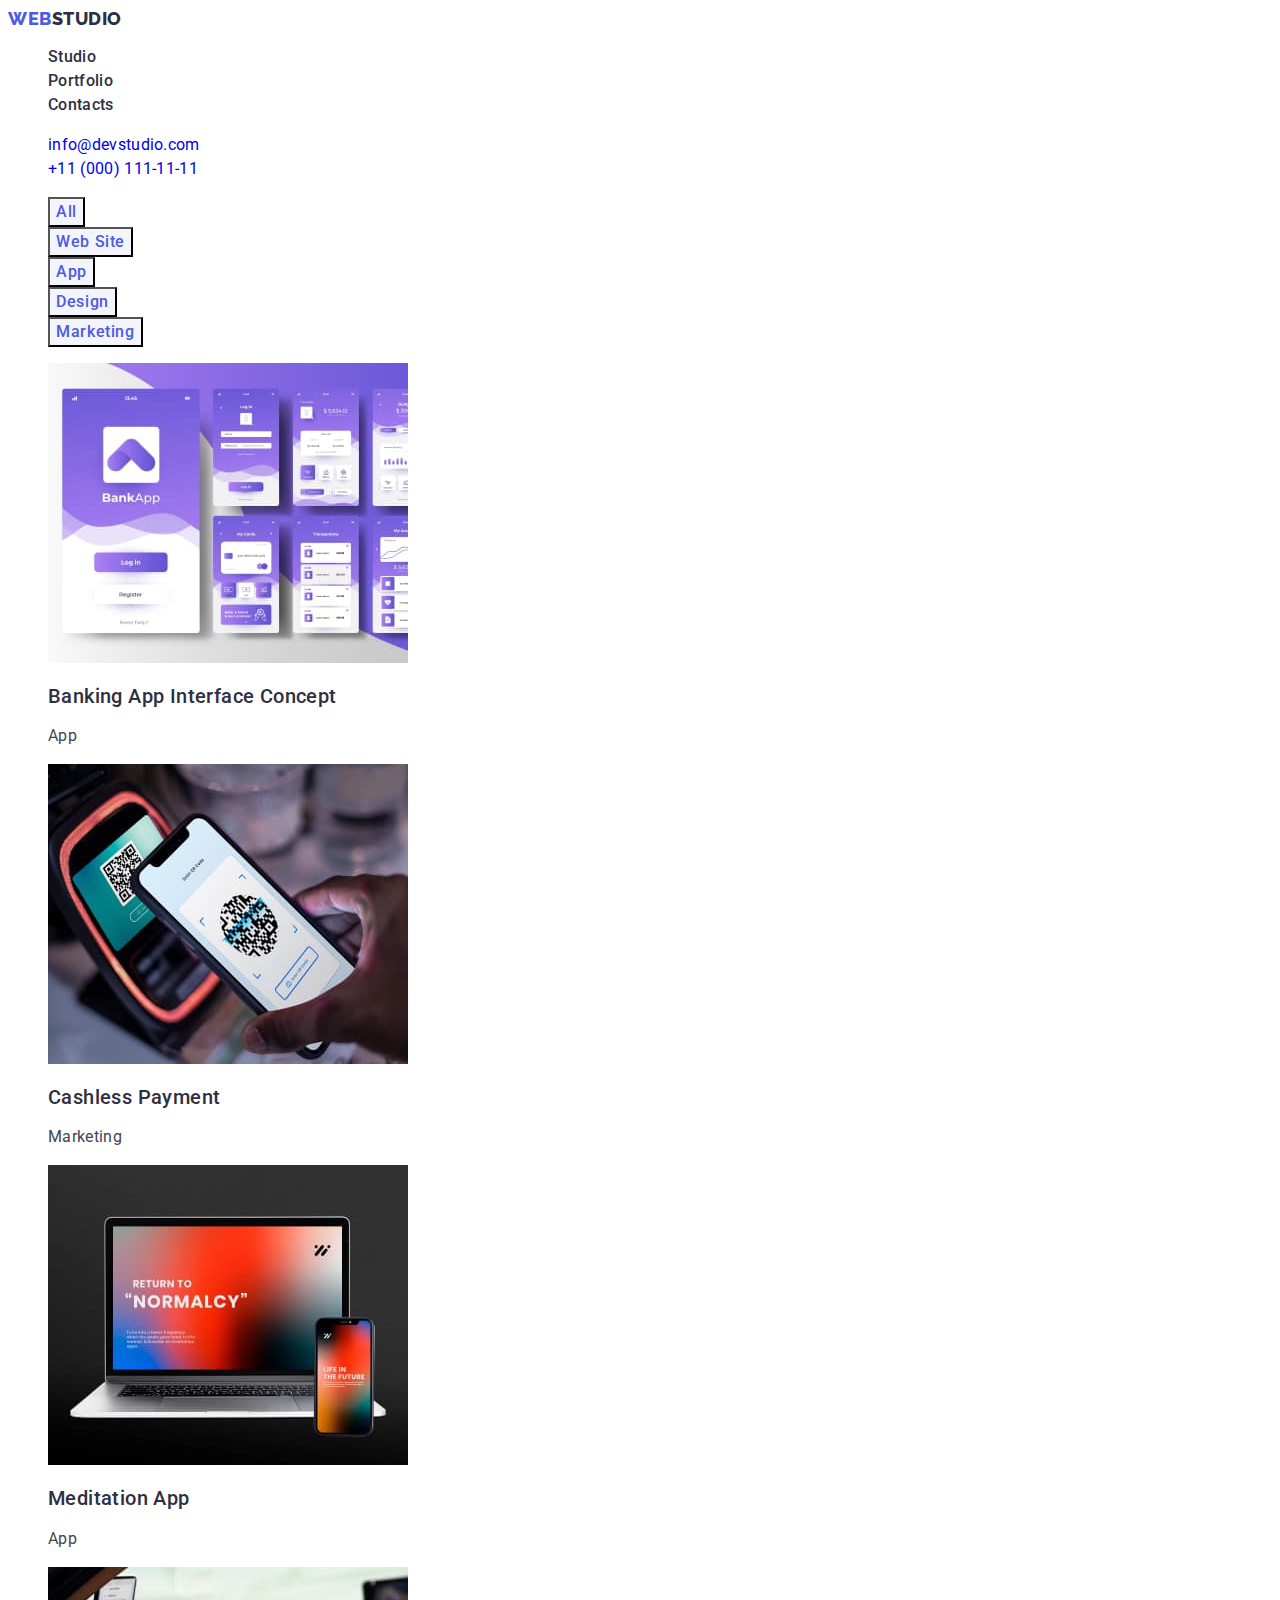
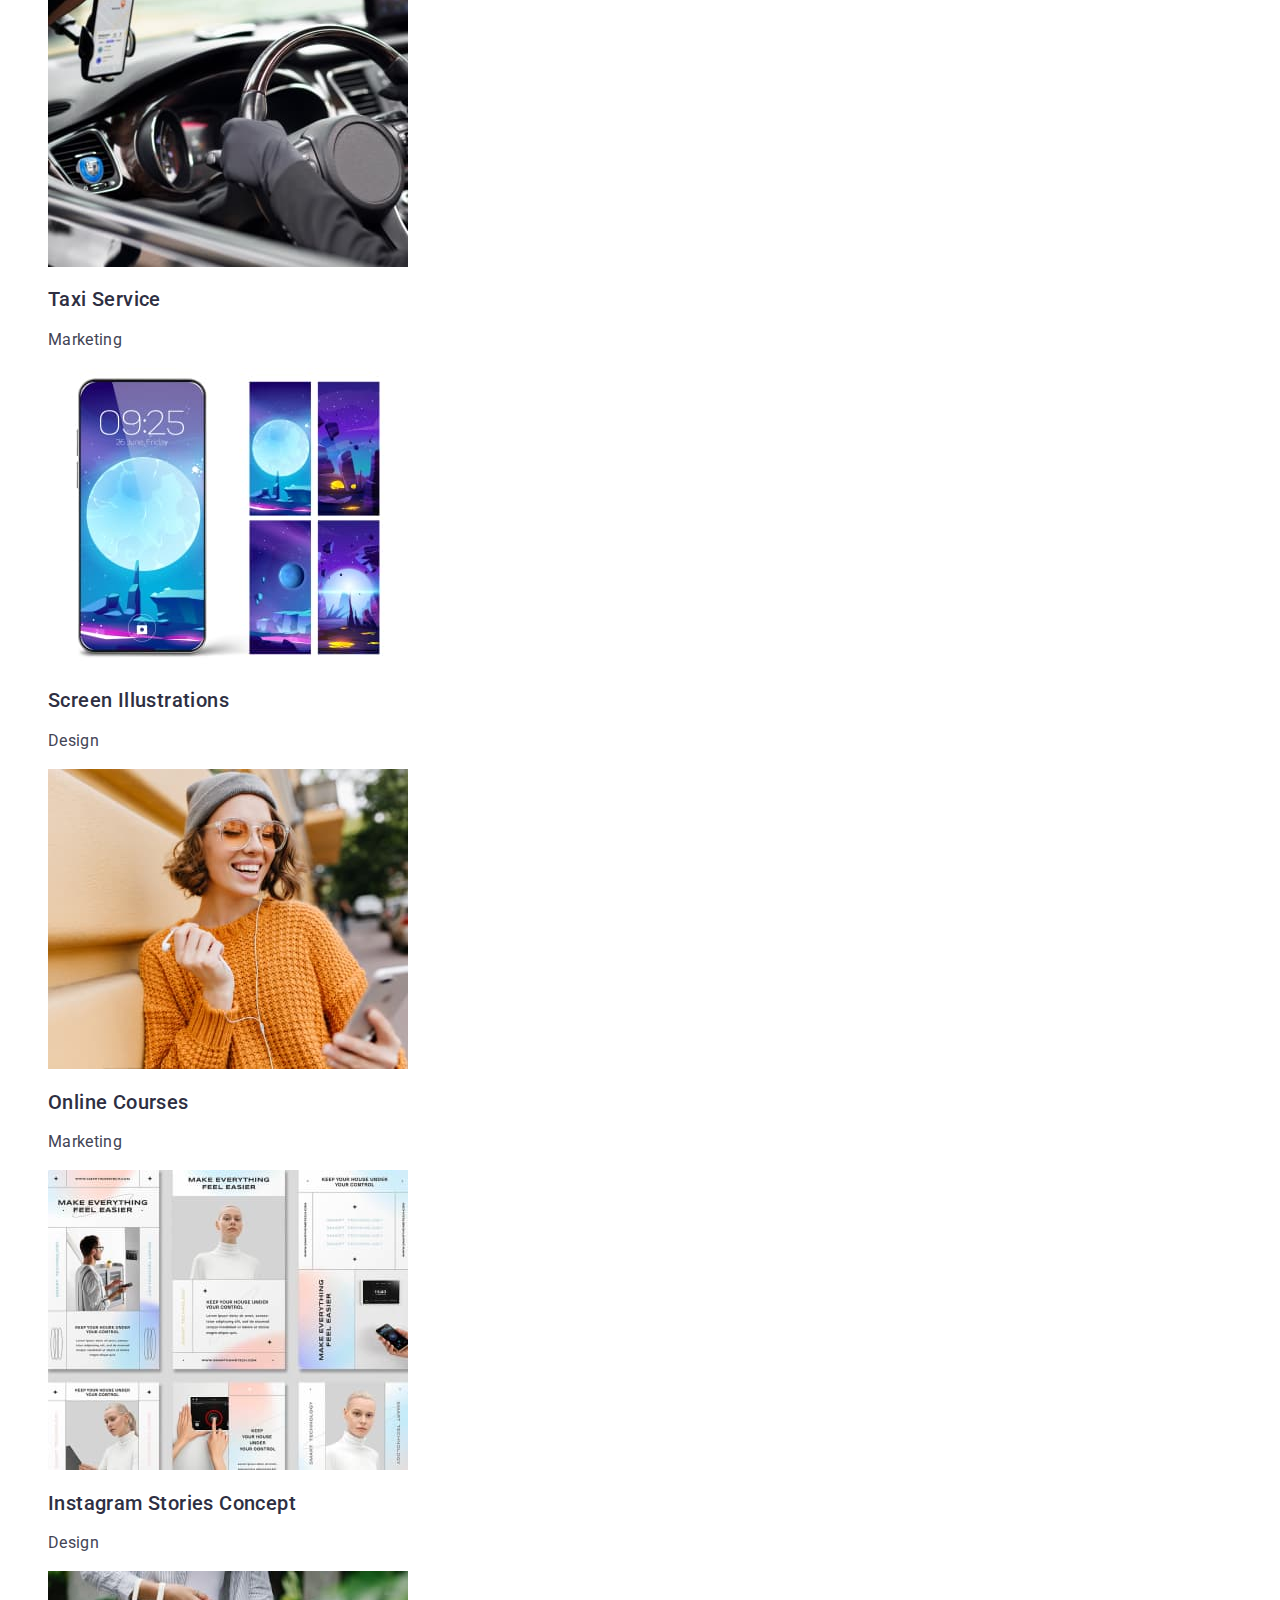
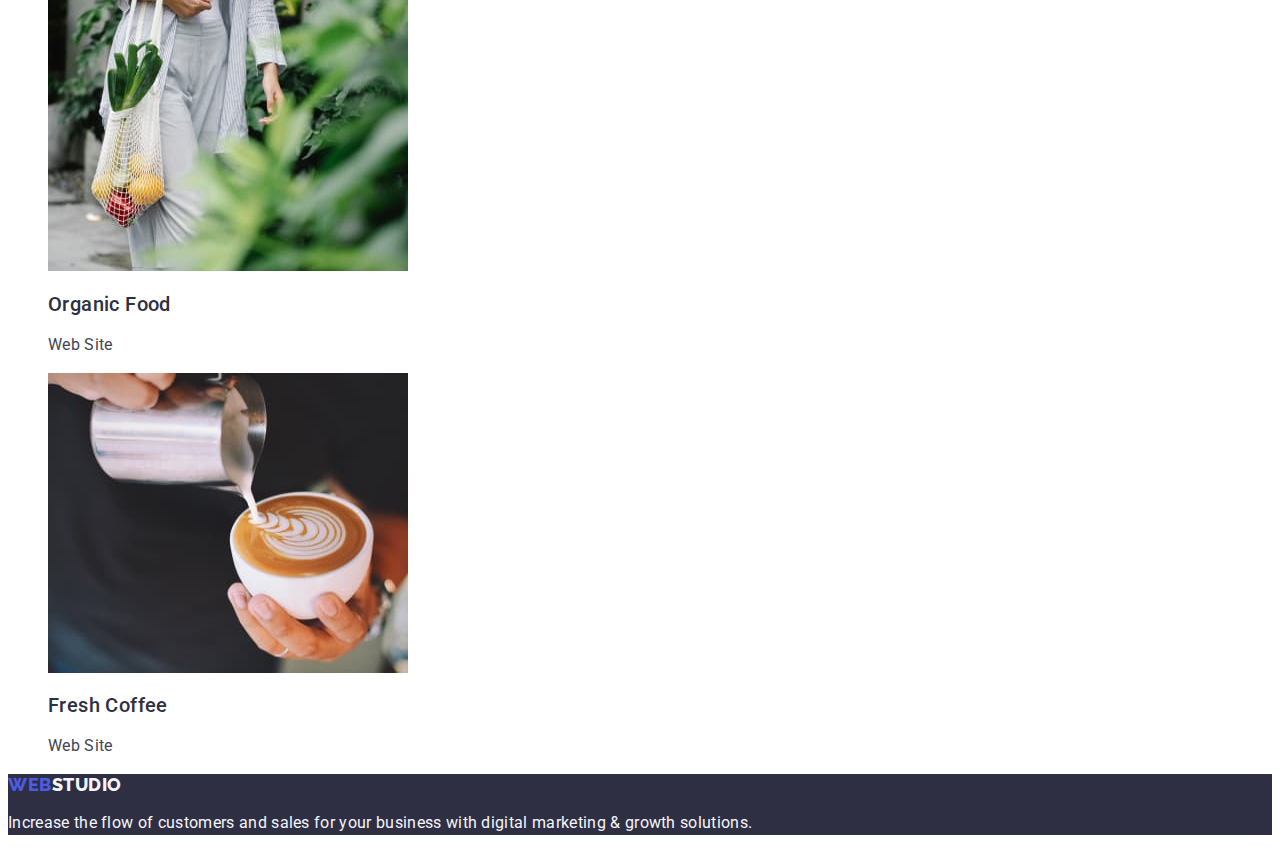
==== portfolio.html @ abfe0e54 "HW initial" ====
<!DOCTYPE html>
<html lang="en">
    <head>
        <meta charset="UTF-8">
        <meta name="viewport" content="width=device-width, initial-scale=1.0">
        <title>Portfolio</title>
        <link rel="preconnect" href="https://fonts.googleapis.com">
        <link rel="preconnect" href="https://fonts.gstatic.com" crossorigin>
        <link href="https://fonts.googleapis.com/css2?family=Raleway:wght@800&family=Roboto:wght@400;500;700;900&display=swap"
            rel="stylesheet">
        <link href="./css/styles.css" rel="stylesheet">
    </head>
    <body>
        <header>
            <nav>
            <a href="./index.html" class="logo link">Web<span class="header-logo">Studio</span></a>
                <ul class="list">
                    <li>
                        <a href="./index.html" class="navigation-link link">Studio</a>
                    </li>
                    <li>
                        <a href="./portfolio.html" class="navigation-link link">Portfolio</a>
                    </li>
                    <li>
                        <a href="" class="navigation-link link">Contacts</a>
                    </li>
                </ul>
            </nav>
            <address class="contacts">
                <ul class="list">
                    <li>
                        <a href="mailto:info@devstudio.com" class="contact link">info@devstudio.com</a>
                    </li>
                    <li>
                        <a href="tel:+110001111111" class="contact link">+11 (000) 111-11-11</a>
                    </li>
                </ul>
            </address>
        </header>
        <main>
            <section>
                <h1 hidden>Portfolio content</h1>
                <ul class="list">
                    <li><button type="button" class="portfolio-btn">All</button></li>
                    <li><button type="button" class="portfolio-btn">Web Site</button></li>
                    <li><button type="button" class="portfolio-btn">App</button></li>
                    <li><button type="button" class="portfolio-btn">Design</button></li>
                    <li><button type="button" class="portfolio-btn">Marketing</button></li>
                </ul>
                <ul class="list">
                    <li>
                        <a href="" class="link">
                        <img src="./images/portfolio-img-1.jpg" alt="Pages of banking App interface" width="360" height="300">
                        <h2 class="item-title">Banking App Interface Concept</h2>
                        <p class="item-text">App</p>
                        </a>
                    </li>
                    <li>
                        <a href="" class="link">
                        <img src="./images/portfolio-img-2.jpg" alt="Interface of cashless payment App in action" width="360" height="300">
                        <h2 class="item-title">Cashless Payment</h2>
                        <p class="item-text">Marketing</p>
                        </a>
                    </li>
                    <li>
                        <a href="" class="link">
                        <img src="./images/portfolio-img-3.jpg" alt="Meditation App interface on laptop and smartphone" width="360" height="300">
                        <h2 class="item-title">Meditation App</h2>
                        <p class="item-text">App</p>
                        </a>
                    </li>
                    <li>
                        <a href="" class="link">
                        <img src="./images/portfolio-img-4.jpg" alt="Taxi driver on the wheel" width="360" height="300">
                        <h2 class="item-title">Taxi Service</h2>
                        <p class="item-text">Marketing</p>
                        </a>
                    </li>
                    <li>
                        <a href="" class="link">
                        <img src="./images/portfolio-img-5.jpg" alt="Smartphone wallpapers" width="360" height="300">
                        <h2 class="item-title">Screen Illustrations</h2>
                        <p class="item-text">Design</p>
                        </a>
                    </li>
                    <li>
                        <a href="" class="link">
                        <img src="./images/portfolio-img-6.jpg" alt="Happy girl in headphones" width="360" height="300">
                        <h2 class="item-title">Online Courses</h2>
                        <p class="item-text">Marketing</p>
                        </a>
                    </li>
                    <li>
                        <a href="" class="link">
                        <img src="./images/portfolio-img-7.jpg" alt="Examples of Instagram stories" width="360" height="300">
                        <h2 class="item-title">Instagram Stories Concept</h2>
                        <p class="item-text">Design</p>
                        </a>
                    </li>
                    <li>
                        <a href="" class="link">
                        <img src="./images/portfolio-img-8.jpg" alt="Woman walking with a bag of vegetables" width="360" height="300">
                        <h2 class="item-title">Organic Food</h2>
                        <p class="item-text">Web Site</p>
                        </a>
                    </li>
                    <li>
                        <a href="" class="link">
                        <img src="./images/portfolio-img-9.jpg" alt="Coffee topping" width="360" height="300">
                        <h2 class="item-title">Fresh Coffee</h2>
                        <p class="item-text">Web Site</p>
                        </a>
                    </li>
                </ul>
            </section>
        </main>
        <footer class="page-footer">
            <a href="./index.html" class="logo link">Web<span class="footer-logo">Studio</span></a>
            <p class="footer-text">Increase the flow of customers and sales for your business with digital marketing & growth
            solutions.</p>
        </footer>
    </body>
</html>
---- css/styles.css ----
:root {
    --iris: #4D5AE5;
    --ocean: #404BBF;
    --navyblue: #2E2F42;
    --green: #31D0AA;
    --slate: #434455;
    --lightslate: #8E8F99;
    --cornflower: #E7E9FC;
    --cloud: #F4F4FD;
    --white: #FFFFFF;
    --dairy: #FCFCFC;
}

body {
    color: var(--slate);
    font-family: "Roboto", sans-serif;
    background-color: var(--white);
}

.list {
    list-style-type: none;
}

.link {
    text-decoration: none;
}

.logo {
    color: var(--iris);
    font-family: "Raleway", sans-serif;
    font-size: 18px;
    font-weight: 800;
    line-height: 1.17;
    letter-spacing: 0.03em;
    text-transform: uppercase;
}

.header-logo {
    color: var(--navyblue);
}

.navigation-link {
    color: var(--navyblue);
        font-weight: 500;
        line-height: 1.5;
        letter-spacing: 0.02em;
}

.navigation-link:hover,
.navigation-link:focus {
    color: var(--ocean);
}

.contacts{
    font-style: normal;
}

.contact {
    line-height: 1.5;
    letter-spacing: 0.02em;
}

.contact:hover,
.contact:focus {
    color: var(--ocean);
}

.hero {
    background-color: var(--navyblue);
}

.hero-title {
    color: var(--white);
        text-align: center;
        font-size: 56px;
        font-weight: 700;
        line-height: 1.07;
        letter-spacing: 0.02em;
}

.hero-btn {
        background-color: var(--iris);
        color: var(--white);
        font-size: inherit;
        font-family: inherit;
        font-weight: 500;
        line-height: 1.5;
        letter-spacing: 0.04em;
        cursor: pointer;
}

.hero-btn:hover,
.hero-btn:focus {
        background: var(--ocean);
}

.item-title {
    color: var(--navyblue);
        font-size: 20px;
        font-weight: 500;
        line-height: 1.2;
        letter-spacing: 0.02em;
}

.item-text {
    line-height: 1.5;
    letter-spacing: 0.02em;
    color: var(--slate);
}

.section-title {
    color: var(--navyblue);
        text-align: center;
        font-size: 36px;
        font-weight: 700;
        line-height: 1.11;
        letter-spacing: 0.02em;
        text-transform: capitalize;
}

.section-team {
    background-color: var(--cloud);
}

.item-team {
    background: var(--white);
}

.page-footer {
    background-color: var(--navyblue);
}

.footer-logo {
    color: var(--cloud);
}

.footer-text {
    color: var(--cloud);
        line-height: 1.5;
        letter-spacing: 0.02em;
}

.portfolio-btn {
    color: var(--iris);
    background-color: var(--cloud);
        text-align: center;
        font-size: inherit;
        font-family: inherit;
        font-weight: 500;
        line-height: 1.5;
        letter-spacing: 0.04em;
        cursor: pointer;
}

.portfolio-btn:hover,
.portfolio-btn:focus {
    background: var(--ocean);
    color: var(--white);
}
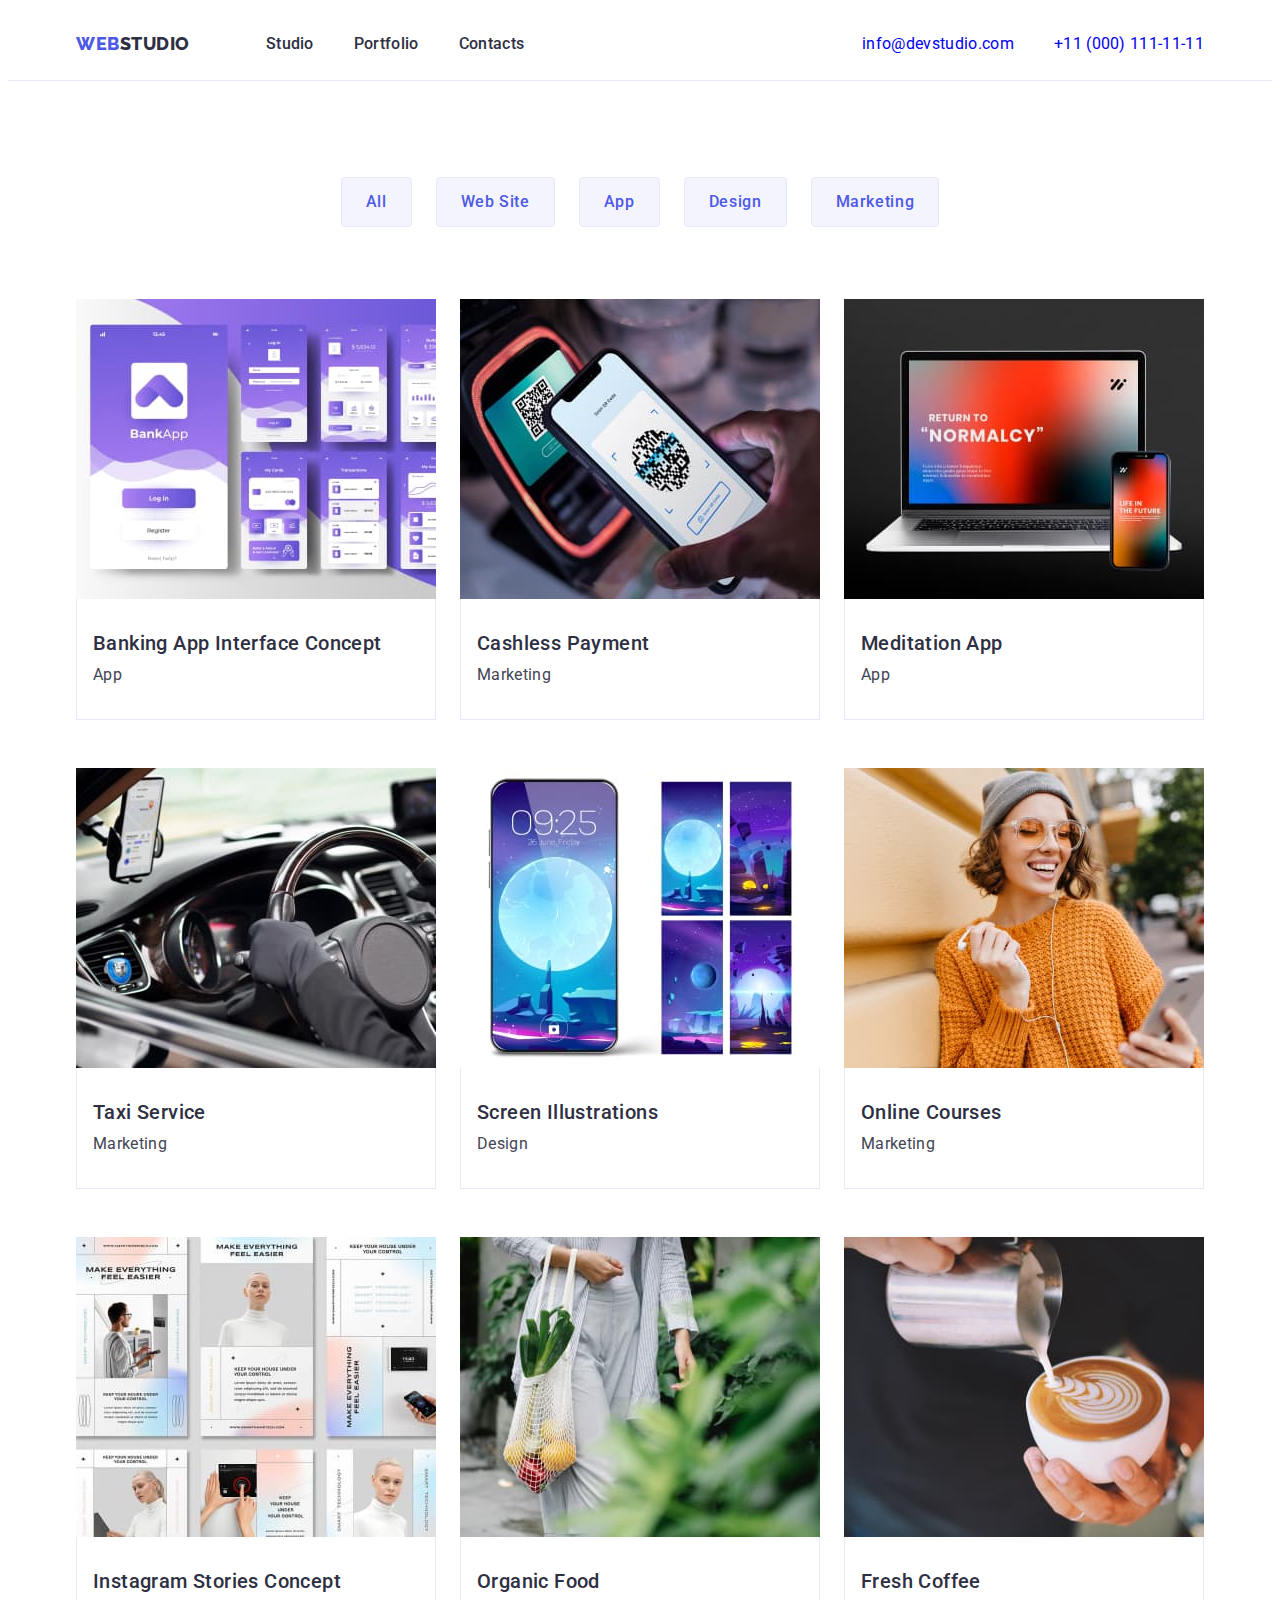
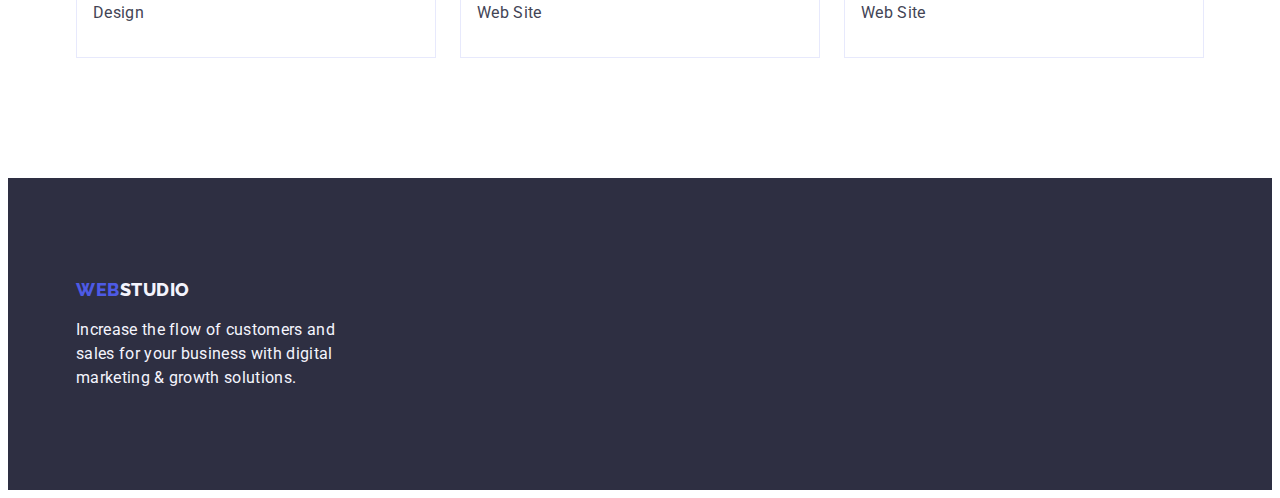
==== commit b983f5f0: "HW 3 update" ====
--- a/portfolio.html
+++ b/portfolio.html
@@ -4,6 +4,9 @@
         <meta charset="UTF-8">
         <meta name="viewport" content="width=device-width, initial-scale=1.0">
         <title>Portfolio</title>
+        <link rel="stylesheet" href="https://cdnjs.cloudflare.com/ajax/libs/modern-normalize/2.0.0/modern-normalize.min.css"
+            integrity="sha512-4xo8blKMVCiXpTaLzQSLSw3KFOVPWhm/TRtuPVc4WG6kUgjH6J03IBuG7JZPkcWMxJ5huwaBpOpnwYElP/m6wg=="
+            crossorigin="anonymous" referrerpolicy="no-referrer" />
         <link rel="preconnect" href="https://fonts.googleapis.com">
         <link rel="preconnect" href="https://fonts.gstatic.com" crossorigin>
         <link href="https://fonts.googleapis.com/css2?family=Raleway:wght@800&family=Roboto:wght@400;500;700;900&display=swap"
@@ -11,113 +14,136 @@
         <link href="./css/styles.css" rel="stylesheet">
     </head>
     <body>
-        <header>
-            <nav>
-            <a href="./index.html" class="logo link">Web<span class="header-logo">Studio</span></a>
-                <ul class="list">
-                    <li>
-                        <a href="./index.html" class="navigation-link link">Studio</a>
-                    </li>
-                    <li>
-                        <a href="./portfolio.html" class="navigation-link link">Portfolio</a>
-                    </li>
-                    <li>
-                        <a href="" class="navigation-link link">Contacts</a>
-                    </li>
-                </ul>
-            </nav>
-            <address class="contacts">
-                <ul class="list">
-                    <li>
-                        <a href="mailto:info@devstudio.com" class="contact link">info@devstudio.com</a>
-                    </li>
-                    <li>
-                        <a href="tel:+110001111111" class="contact link">+11 (000) 111-11-11</a>
-                    </li>
-                </ul>
-            </address>
+        <header class="section page-header">
+            <div class="container header-container">
+                <nav class="page-nav">
+                    <a href="./index.html" class="logo link header-logo-link">Web<span class="header-logo">Studio</span></a>
+                    <ul class="list navigation-list">
+                        <li class="navigation-list-item">
+                            <a href="./index.html" class="navigation-link link">Studio</a>
+                        </li>
+                        <li class="navigation-list-item">
+                            <a href="./portfolio.html" class="navigation-link link">Portfolio</a>
+                        </li>
+                        <li class="navigation-list-item">
+                            <a href="" class="navigation-link link">Contacts</a>
+                        </li>
+                    </ul>
+                </nav>
+                <address class="contacts">
+                    <ul class="list contacts-list">
+                        <li>
+                            <a href="mailto:info@devstudio.com" class="contact link">info@devstudio.com</a>
+                        </li>
+                        <li>
+                            <a href="tel:+110001111111" class="contact link">+11 (000) 111-11-11</a>
+                        </li>
+                    </ul>
+                </address>
+            </div>
         </header>
         <main>
-            <section>
-                <h1 hidden>Portfolio content</h1>
-                <ul class="list">
-                    <li><button type="button" class="portfolio-btn">All</button></li>
-                    <li><button type="button" class="portfolio-btn">Web Site</button></li>
-                    <li><button type="button" class="portfolio-btn">App</button></li>
-                    <li><button type="button" class="portfolio-btn">Design</button></li>
-                    <li><button type="button" class="portfolio-btn">Marketing</button></li>
-                </ul>
-                <ul class="list">
-                    <li>
-                        <a href="" class="link">
-                        <img src="./images/portfolio-img-1.jpg" alt="Pages of banking App interface" width="360" height="300">
-                        <h2 class="item-title">Banking App Interface Concept</h2>
-                        <p class="item-text">App</p>
-                        </a>
-                    </li>
-                    <li>
-                        <a href="" class="link">
-                        <img src="./images/portfolio-img-2.jpg" alt="Interface of cashless payment App in action" width="360" height="300">
-                        <h2 class="item-title">Cashless Payment</h2>
-                        <p class="item-text">Marketing</p>
-                        </a>
-                    </li>
-                    <li>
-                        <a href="" class="link">
-                        <img src="./images/portfolio-img-3.jpg" alt="Meditation App interface on laptop and smartphone" width="360" height="300">
-                        <h2 class="item-title">Meditation App</h2>
-                        <p class="item-text">App</p>
-                        </a>
-                    </li>
-                    <li>
-                        <a href="" class="link">
-                        <img src="./images/portfolio-img-4.jpg" alt="Taxi driver on the wheel" width="360" height="300">
-                        <h2 class="item-title">Taxi Service</h2>
-                        <p class="item-text">Marketing</p>
-                        </a>
-                    </li>
-                    <li>
-                        <a href="" class="link">
-                        <img src="./images/portfolio-img-5.jpg" alt="Smartphone wallpapers" width="360" height="300">
-                        <h2 class="item-title">Screen Illustrations</h2>
-                        <p class="item-text">Design</p>
-                        </a>
-                    </li>
-                    <li>
-                        <a href="" class="link">
-                        <img src="./images/portfolio-img-6.jpg" alt="Happy girl in headphones" width="360" height="300">
-                        <h2 class="item-title">Online Courses</h2>
-                        <p class="item-text">Marketing</p>
-                        </a>
-                    </li>
-                    <li>
-                        <a href="" class="link">
-                        <img src="./images/portfolio-img-7.jpg" alt="Examples of Instagram stories" width="360" height="300">
-                        <h2 class="item-title">Instagram Stories Concept</h2>
-                        <p class="item-text">Design</p>
-                        </a>
-                    </li>
-                    <li>
-                        <a href="" class="link">
-                        <img src="./images/portfolio-img-8.jpg" alt="Woman walking with a bag of vegetables" width="360" height="300">
-                        <h2 class="item-title">Organic Food</h2>
-                        <p class="item-text">Web Site</p>
-                        </a>
-                    </li>
-                    <li>
-                        <a href="" class="link">
-                        <img src="./images/portfolio-img-9.jpg" alt="Coffee topping" width="360" height="300">
-                        <h2 class="item-title">Fresh Coffee</h2>
-                        <p class="item-text">Web Site</p>
-                        </a>
-                    </li>
-                </ul>
+            <section class="section section-portfolio">
+                <div class="container">
+                    <h1 class="visually-hidden">Portfolio content</h1>
+                    <ul class="list buttons-list">
+                        <li><button type="button" class="portfolio-btn">All</button></li>
+                        <li><button type="button" class="portfolio-btn">Web Site</button></li>
+                        <li><button type="button" class="portfolio-btn">App</button></li>
+                        <li><button type="button" class="portfolio-btn">Design</button></li>
+                        <li><button type="button" class="portfolio-btn">Marketing</button></li>
+                    </ul>
+                    <ul class="list cards-list">
+                        <li class="portfolio-card">
+                            <a href="" class="link">
+                            <img src="./images/portfolio-img-1.jpg" alt="Pages of banking App interface" width="360" height="300">
+                            <div class="card-text">
+                                <h2 class="item-title portfolio-item-title">Banking App Interface Concept</h2>
+                                <p class="item-text">App</p>
+                            </div>
+                            </a>
+                        </li>
+                        <li class="portfolio-card">
+                            <a href="" class="link">
+                            <img src="./images/portfolio-img-2.jpg" alt="Interface of cashless payment App in action" width="360" height="300">
+                            <div class="card-text">
+                                <h2 class="item-title portfolio-item-title">Cashless Payment</h2>
+                                <p class="item-text">Marketing</p>
+                            </div>
+                            </a>
+                        </li>
+                        <li class="portfolio-card">
+                            <a href="" class="link">
+                            <img src="./images/portfolio-img-3.jpg" alt="Meditation App interface on laptop and smartphone" width="360" height="300">
+                            <div class="card-text">
+                                <h2 class="item-title portfolio-item-title">Meditation App</h2>
+                                <p class="item-text">App</p>
+                            </div>
+                            </a>
+                        </li>
+                        <li class="portfolio-card">
+                            <a href="" class="link">
+                            <img src="./images/portfolio-img-4.jpg" alt="Taxi driver on the wheel" width="360" height="300">
+                            <div class="card-text">
+                                <h2 class="item-title portfolio-item-title">Taxi Service</h2>
+                                <p class="item-text">Marketing</p>
+                            </div>
+                            </a>
+                        </li>
+                        <li class="portfolio-card">
+                            <a href="" class="link">
+                            <img src="./images/portfolio-img-5.jpg" alt="Smartphone wallpapers" width="360" height="300">
+                            <div class="card-text">
+                                <h2 class="item-title portfolio-item-title">Screen Illustrations</h2>
+                                <p class="item-text">Design</p>
+                            </div>
+                            </a>
+                        </li>
+                        <li class="portfolio-card">
+                            <a href="" class="link">
+                            <img src="./images/portfolio-img-6.jpg" alt="Happy girl in headphones" width="360" height="300">
+                            <div class="card-text">
+                                <h2 class="item-title portfolio-item-title">Online Courses</h2>
+                                <p class="item-text">Marketing</p>
+                            </div>
+                            </a>
+                        </li>
+                        <li class="portfolio-card">
+                            <a href="" class="link">
+                            <img src="./images/portfolio-img-7.jpg" alt="Examples of Instagram stories" width="360" height="300">
+                            <div class="card-text">
+                                <h2 class="item-title portfolio-item-title">Instagram Stories Concept</h2>
+                                <p class="item-text">Design</p>
+                            </div>
+                            </a>
+                        </li>
+                        <li class="portfolio-card">
+                            <a href="" class="link">
+                            <img src="./images/portfolio-img-8.jpg" alt="Woman walking with a bag of vegetables" width="360" height="300">
+                            <div class="card-text">
+                                <h2 class="item-title portfolio-item-title">Organic Food</h2>
+                                <p class="item-text">Web Site</p>
+                            </div>
+                            </a>
+                        </li>
+                        <li class="portfolio-card">
+                            <a href="" class="link">
+                            <img src="./images/portfolio-img-9.jpg" alt="Coffee topping" width="360" height="300">
+                            <div class="card-text">
+                                <h2 class="item-title portfolio-item-title">Fresh Coffee</h2>
+                                <p class="item-text">Web Site</p>
+                            </div>
+                            </a>
+                        </li>
+                    </ul>
+                </div>
             </section>
         </main>
-        <footer class="page-footer">
-            <a href="./index.html" class="logo link">Web<span class="footer-logo">Studio</span></a>
-            <p class="footer-text">Increase the flow of customers and sales for your business with digital marketing & growth
-            solutions.</p>
+        <footer class="section page-footer">
+            <div class="container">
+                <a href="./index.html" class="logo link footer-logo-link">Web<span class="footer-logo">Studio</span></a>
+                <p class="footer-text">Increase the flow of customers and sales for your business with digital marketing & growth solutions.</p>
+            </div>
         </footer>
     </body>
 </html>--- a/css/styles.css
+++ b/css/styles.css
@@ -39,11 +39,100 @@
     color: var(--navyblue);
 }
 
+.header-logo-link {
+    padding: 24px 0;
+}
+
+h1,
+h2,
+h3,
+h4,
+h5,
+h6,
+p {
+    margin-top: 0;
+    margin-bottom: 0;
+}
+
+ul,
+ol {
+    margin-top: 0;
+    margin-bottom: 0;
+    padding-left: 0;
+}
+
+a {
+    display: block;
+}
+
+img {
+    height: auto;
+    max-width: 100%;
+    display: block;
+}
+
+.container {
+    max-width: 1158px;
+    margin: 0 auto;
+    padding: 0 15px;
+}
+
+.section {
+    padding-left: 15px;
+    padding-right: 15px;
+}
+
+.visually-hidden {
+    position: absolute;
+    width: 1px;
+    height: 1px;
+    margin: -1px;
+    border: 0;
+    padding: 0;
+    white-space: nowrap;
+    clip-path: inset(100%);
+    clip: rect(0 0 0 0);
+    overflow: hidden;
+}
+
+* {
+    box-sizing: border-box;
+}
+
+.page-header {
+    border-bottom: 1px solid var(--cornflower);
+}
+
+.navigation-list {
+    display: flex;
+    gap: 40px;
+    align-items: center;
+    margin-left: 76px;
+}
+
+.contacts-list {
+    display: flex;
+    gap: 40px;
+    align-items: center;
+}
+
+.page-nav {
+    display: flex;
+    align-items: center;
+    margin-right: auto;
+}
+
+.header-container {
+    display: flex;
+    align-items: center;
+}
+
 .navigation-link {
     color: var(--navyblue);
         font-weight: 500;
         line-height: 1.5;
         letter-spacing: 0.02em;
+        padding: 24px 0;
 }
 
 .navigation-link:hover,
@@ -58,6 +147,7 @@
 .contact {
     line-height: 1.5;
     letter-spacing: 0.02em;
+    padding: 24px 0;
 }
 
 .contact:hover,
@@ -67,6 +157,8 @@
 
 .hero {
     background-color: var(--navyblue);
+    padding-top: 188px;
+    padding-bottom: 188px;
 }
 
 .hero-title {
@@ -76,9 +168,14 @@
         font-weight: 700;
         line-height: 1.07;
         letter-spacing: 0.02em;
+        width: 496px;
+        margin-bottom: 48px;
+        margin-right: auto;
+        margin-left: auto;
 }
 
 .hero-btn {
+    display: block;
         background-color: var(--iris);
         color: var(--white);
         font-size: inherit;
@@ -87,6 +184,12 @@
         line-height: 1.5;
         letter-spacing: 0.04em;
         cursor: pointer;
+        border-radius: 4px;
+        border: none;
+        margin-left: auto;
+        margin-right: auto;
+        padding: 16px 32px;
+        box-shadow: 0px 4px 4px 0px rgba(0, 0, 0, 0.15);
 }
 
 .hero-btn:hover,
@@ -102,10 +205,27 @@
         letter-spacing: 0.02em;
 }
 
+.item-title.advantage {
+    margin-bottom: 8px;
+}
+
+.advantage-item {
+    width: calc((100% - 3 * 24px) / 4);
+}
+
+.advantages {
+    padding: 120px 0;
+}
+
 .item-text {
     line-height: 1.5;
     letter-spacing: 0.02em;
     color: var(--slate);
+}
+
+.advantages-list {
+    display: flex;
+    gap: 24px;
 }
 
 .section-title {
@@ -116,33 +236,83 @@
         line-height: 1.11;
         letter-spacing: 0.02em;
         text-transform: capitalize;
+        margin-bottom: 72px;
+}
+
+.section-actions {
+    padding-bottom: 120px;
+}
+
+.list-actions {
+    display: flex;
+    gap: 24px;
+}
+
+.item-action {
+    width: calc((100% - 2 * 24px) / 3);
 }
 
 .section-team {
     background-color: var(--cloud);
+    padding-top: 120px;
+    padding-bottom: 120px;
+}
+
+.list-team {
+    display: flex;
+    gap: 24px;
 }
 
 .item-team {
     background: var(--white);
+    padding-bottom: 32px;
+    border-radius: 0px 0px 4px 4px;
+    width: calc((100% - 3 * 24px) / 4);
+    box-shadow: 0px 2px 1px 0px rgba(46, 47, 66, 0.08), 0px 1px 1px 0px rgba(46, 47, 66, 0.16), 0px 1px 6px 0px rgba(46, 47, 66, 0.08);
+}
+
+.member-name {
+    margin-top: 32px;
+    margin-bottom: 8px;
+    text-align: center;
+}
+
+.member-role {
+    text-align: center;
 }
 
 .page-footer {
     background-color: var(--navyblue);
+    padding-bottom: 100px;
+    padding-top: 101.5px;
 }
 
 .footer-logo {
     color: var(--cloud);
+}
+
+.footer-logo-link {
+    margin-bottom: 17.5px;
 }
 
 .footer-text {
     color: var(--cloud);
         line-height: 1.5;
         letter-spacing: 0.02em;
+        width: 264px;
+}
+
+.section-portfolio {
+    padding-top: 96px;
+    padding-bottom: 120px;
 }
 
 .portfolio-btn {
     color: var(--iris);
     background-color: var(--cloud);
+    border-radius: 4px;
+    padding: 12px 24px;
+        border: 1px solid var(--cornflower);
         text-align: center;
         font-size: inherit;
         font-family: inherit;
@@ -156,4 +326,34 @@
 .portfolio-btn:focus {
     background: var(--ocean);
     color: var(--white);
+    border: 1px solid transparent;
+}
+
+.buttons-list {
+    display: flex;
+    justify-content: center;
+    gap: 24px;
+    margin-bottom: 72px;
+}
+
+.cards-list {
+    display: flex;
+    flex-wrap: wrap;
+    gap: 48px 24px;
+}
+
+.portfolio-card {
+    background: var(--white);
+    width: calc((100% - 48px) / 3);
+}
+
+.portfolio-item-title {
+    margin-bottom: 8px;
+}
+
+.card-text { 
+    padding: 32px 16px;
+    border-bottom: 1px solid var(--cornflower);
+    border-left: 1px solid var(--cornflower);
+    border-right: 1px solid var(--cornflower);
 }